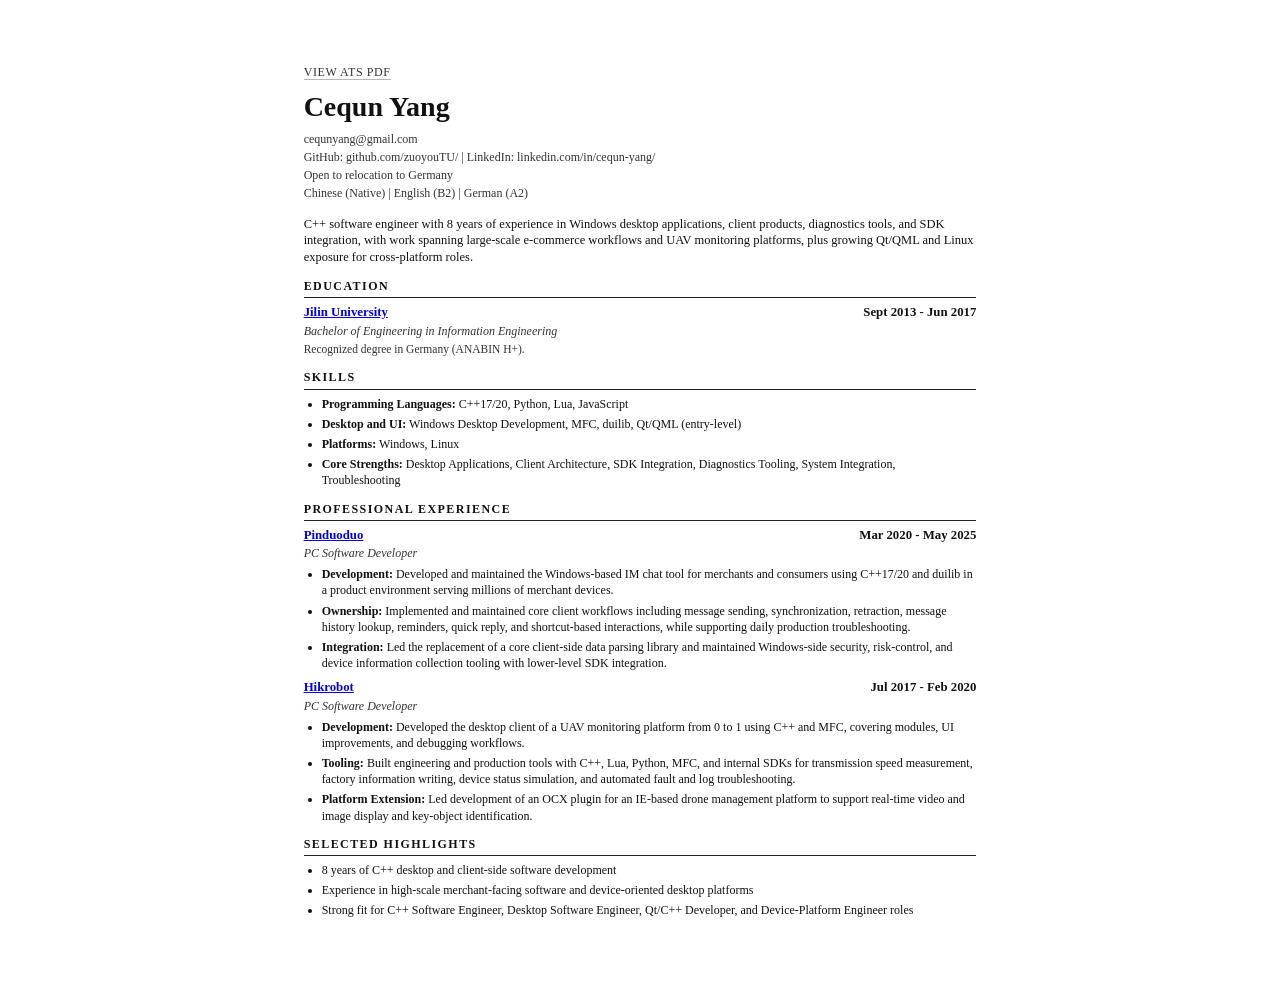
==== ats/index.html @ 6c8a33d6 "Restructure resume site and add ATS workflow Reorganize the repository into clear page, asset, data," ====
<!-- Generated by tools/build_resume.py. Edit data/resume_data.json instead. -->
<!doctype html>
<html lang="en">
<head>
  <meta charset="utf-8">
  <meta name="viewport" content="width=device-width, initial-scale=1">
  <title>Cequn Yang | ATS Resume | C++ Desktop Software Engineer | Germany</title>
  <link rel="icon" type="image/x-icon" href="../assets/favicon.ico">
  <style>
    :root {
      --page-width: 210mm;
      --ink: #111111;
      --muted: #333333;
      --rule: #222222;
    }

    * {
      box-sizing: border-box;
    }

    body {
      margin: 0;
      background: #ffffff;
      color: var(--ink);
      font-family: Georgia, "Times New Roman", serif;
      line-height: 1.35;
    }

    .page {
      width: min(var(--page-width), 100%);
      margin: 0 auto;
      padding: 16mm;
    }

    .page-actions {
      margin-bottom: 10px;
    }

    .action-link {
      color: var(--muted);
      text-decoration: none;
      font-size: 12px;
      letter-spacing: 0.05em;
      text-transform: uppercase;
      border-bottom: 1px solid rgba(51, 51, 51, 0.35);
    }

    h1 {
      margin: 0 0 8px;
      font-size: 28px;
      line-height: 1.1;
    }

    .contact {
      font-size: 12px;
      color: var(--muted);
    }

    .contact div + div {
      margin-top: 2px;
    }

    .contact a {
      color: inherit;
      text-decoration: none;
    }

    .summary {
      margin: 14px 0 12px;
      font-size: 12.5px;
    }

    section {
      margin: 0 0 12px;
    }

    h2 {
      margin: 0 0 6px;
      font-size: 12px;
      letter-spacing: 0.12em;
      text-transform: uppercase;
      font-weight: 700;
      border-bottom: 1px solid var(--rule);
      padding-bottom: 3px;
    }

    .entry {
      margin-bottom: 8px;
    }

    .entry-head {
      display: flex;
      justify-content: space-between;
      gap: 12px;
      align-items: baseline;
      font-size: 12.8px;
      font-weight: 700;
    }

    .entry-sub {
      margin-top: 1px;
      font-size: 12px;
      color: var(--muted);
      font-style: italic;
    }

    .entry-note {
      margin-top: 3px;
      font-size: 11.5px;
      color: var(--muted);
    }

    ul {
      margin: 5px 0 0;
      padding-left: 18px;
      font-size: 12px;
    }

    li + li {
      margin-top: 4px;
    }

    .label {
      font-weight: 700;
    }

    @page {
      size: A4;
      margin: 10mm;
    }

    @media print {
      .page {
        width: 100%;
        padding: 0;
      }

      .page-actions {
        display: none;
      }
    }

    @media (max-width: 760px) {
      .page {
        padding: 18px 16px;
      }

      .entry-head {
        display: block;
      }
    }
  </style>
</head>
<body>
  <main class="page">
    <div class="page-actions">
      <a class="action-link" href="resume/index.html" target="_blank" rel="noopener noreferrer">View ATS PDF</a>
    </div>

    <h1>Cequn Yang</h1>

    <div class="contact">
      <div><a href="mailto:cequnyang@gmail.com">cequnyang@gmail.com</a></div>
      <div>GitHub: <a href="https://github.com/zuoyouTU/" target="_blank" rel="noopener noreferrer">github.com/zuoyouTU/</a> | LinkedIn: <a href="https://www.linkedin.com/in/cequn-yang/" target="_blank" rel="noopener noreferrer">linkedin.com/in/cequn-yang/</a></div>
      <div>Open to relocation to Germany</div>
      <div>Chinese (Native) | English (B2) | German (A2)</div>
    </div>

    <div class="summary">C++ software engineer with 8 years of experience in Windows desktop applications, client products, diagnostics tools, and SDK integration, with work spanning large-scale e-commerce workflows and UAV monitoring platforms, plus growing Qt/QML and Linux exposure for cross-platform roles.</div>

    <section>
      <h2>Education</h2>
            <div class="entry">
        <div class="entry-head">
          <div><a href="https://en.jlu.edu.cn/" target="_blank" rel="noopener noreferrer">Jilin University</a></div>
          <div>Sept 2013 - Jun 2017</div>
        </div>
        <div class="entry-sub">Bachelor of Engineering in Information Engineering</div>
        <div class="entry-note">Recognized degree in Germany (ANABIN H+).</div>
      </div>
    </section>

    <section>
      <h2>Skills</h2>
      <ul>
                <li><span class="label">Programming Languages:</span> C++17/20, Python, Lua, JavaScript</li>
        <li><span class="label">Desktop and UI:</span> Windows Desktop Development, MFC, duilib, Qt/QML (entry-level)</li>
        <li><span class="label">Platforms:</span> Windows, Linux</li>
        <li><span class="label">Core Strengths:</span> Desktop Applications, Client Architecture, SDK Integration, Diagnostics Tooling, System Integration, Troubleshooting</li>
      </ul>
    </section>

    <section>
      <h2>Professional Experience</h2>
            <div class="entry">
        <div class="entry-head">
          <div><a href="https://pddholdings.com/" target="_blank" rel="noopener noreferrer">Pinduoduo</a></div>
          <div>Mar 2020 - May 2025</div>
        </div>
        <div class="entry-sub">PC Software Developer</div>
        <ul>
          <li><span class="label">Development:</span> Developed and maintained the Windows-based IM chat tool for merchants and consumers using C++17/20 and duilib in a product environment serving millions of merchant devices.</li>
          <li><span class="label">Ownership:</span> Implemented and maintained core client workflows including message sending, synchronization, retraction, message history lookup, reminders, quick reply, and shortcut-based interactions, while supporting daily production troubleshooting.</li>
          <li><span class="label">Integration:</span> Led the replacement of a core client-side data parsing library and maintained Windows-side security, risk-control, and device information collection tooling with lower-level SDK integration.</li>
        </ul>
      </div>
      <div class="entry">
        <div class="entry-head">
          <div><a href="https://www.hikrobotics.com/en/" target="_blank" rel="noopener noreferrer">Hikrobot</a></div>
          <div>Jul 2017 - Feb 2020</div>
        </div>
        <div class="entry-sub">PC Software Developer</div>
        <ul>
          <li><span class="label">Development:</span> Developed the desktop client of a UAV monitoring platform from 0 to 1 using C++ and MFC, covering modules, UI improvements, and debugging workflows.</li>
          <li><span class="label">Tooling:</span> Built engineering and production tools with C++, Lua, Python, MFC, and internal SDKs for transmission speed measurement, factory information writing, device status simulation, and automated fault and log troubleshooting.</li>
          <li><span class="label">Platform Extension:</span> Led development of an OCX plugin for an IE-based drone management platform to support real-time video and image display and key-object identification.</li>
        </ul>
      </div>
    </section>

    <section>
      <h2>Selected Highlights</h2>
      <ul>
                <li>8 years of C++ desktop and client-side software development</li>
        <li>Experience in high-scale merchant-facing software and device-oriented desktop platforms</li>
        <li>Strong fit for C++ Software Engineer, Desktop Software Engineer, Qt/C++ Developer, and Device-Platform Engineer roles</li>
      </ul>
    </section>
  </main>
</body>
</html>
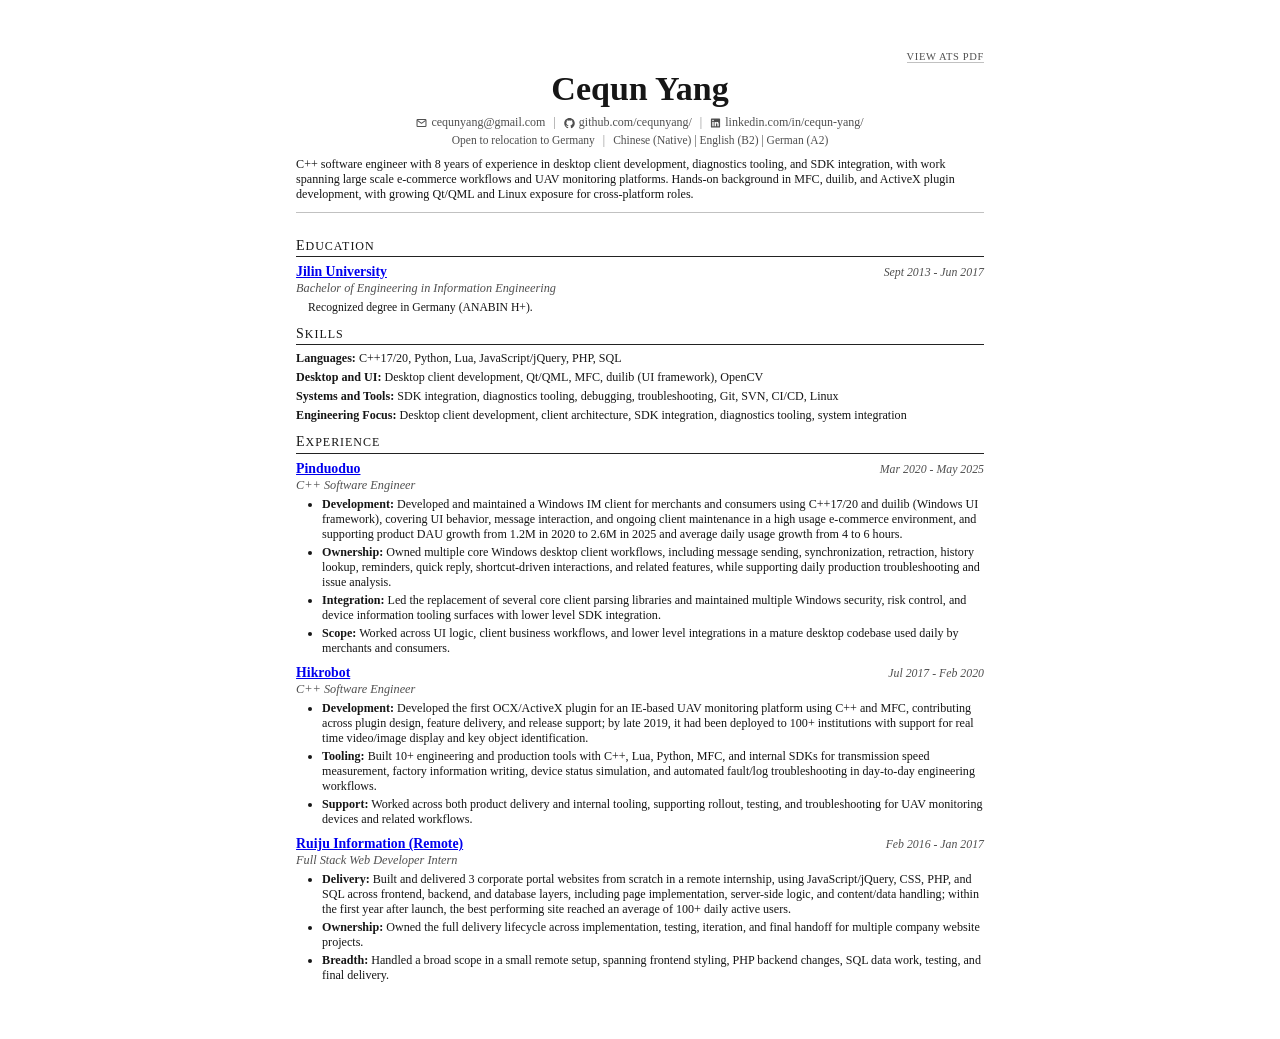
==== commit fc4dc3db: "Refine resume layout, content, and ATS outputs" ====
--- a/ats/index.html
+++ b/ats/index.html
@@ -5,12 +5,12 @@
   <meta charset="utf-8">
   <meta name="viewport" content="width=device-width, initial-scale=1">
   <title>Cequn Yang | ATS Resume | C++ Desktop Software Engineer | Germany</title>
-  <link rel="icon" type="image/x-icon" href="../assets/favicon.ico">
+  <link rel="icon" type="image/svg+xml" href="../assets/favicon.svg">
   <style>
     :root {
       --page-width: 210mm;
-      --ink: #111111;
-      --muted: #333333;
+      --ink: #161616;
+      --muted: #4f4f4f;
       --rule: #222222;
     }
 
@@ -23,65 +23,147 @@
       background: #ffffff;
       color: var(--ink);
       font-family: Georgia, "Times New Roman", serif;
-      line-height: 1.35;
+      line-height: 1.24;
     }
 
     .page {
       width: min(var(--page-width), 100%);
       margin: 0 auto;
-      padding: 16mm;
+      padding: 12mm 14mm 12mm;
     }
 
     .page-actions {
-      margin-bottom: 10px;
+      text-align: right;
+      margin-bottom: 6px;
     }
 
     .action-link {
       color: var(--muted);
       text-decoration: none;
+      font-size: 10.5px;
+      letter-spacing: 0.06em;
+      text-transform: uppercase;
+      border-bottom: 1px solid rgba(79, 79, 79, 0.35);
+    }
+
+    .action-link:hover,
+    .action-link:focus-visible {
+      color: var(--ink);
+      border-bottom-color: currentColor;
+    }
+
+    .masthead {
+      text-align: center;
+    }
+
+    h1 {
+      margin: 0;
+      font-size: 34px;
+      line-height: 1.05;
+    }
+
+    .name-copy {
+      appearance: none;
+      border: 0;
+      background: none;
+      padding: 0;
+      margin: 0;
+      font: inherit;
+      color: inherit;
+      cursor: pointer;
+    }
+
+    .name-copy:hover,
+    .name-copy:focus-visible {
+      color: var(--muted);
+    }
+
+    .contact-row,
+    .meta-row {
+      display: flex;
+      justify-content: center;
+      align-items: center;
+      flex-wrap: wrap;
+      gap: 4px 8px;
+      color: var(--muted);
+    }
+
+    .contact-row {
+      margin-top: 8px;
       font-size: 12px;
-      letter-spacing: 0.05em;
-      text-transform: uppercase;
-      border-bottom: 1px solid rgba(51, 51, 51, 0.35);
-    }
-
-    h1 {
-      margin: 0 0 8px;
-      font-size: 28px;
-      line-height: 1.1;
-    }
-
-    .contact {
-      font-size: 12px;
-      color: var(--muted);
-    }
-
-    .contact div + div {
-      margin-top: 2px;
-    }
-
-    .contact a {
+    }
+
+    .meta-row {
+      margin-top: 3px;
+      font-size: 11.5px;
+    }
+
+    .contact-row a,
+    .meta-row a {
       color: inherit;
       text-decoration: none;
     }
 
+    .contact-item {
+      display: inline-flex;
+      align-items: center;
+      gap: 4px;
+    }
+
+    .contact-icon {
+      width: 11px;
+      height: 11px;
+      display: inline-flex;
+      align-items: center;
+      justify-content: center;
+      flex: 0 0 auto;
+      transform: translateY(0.5px);
+    }
+
+    .contact-icon svg {
+      display: block;
+      width: 100%;
+      height: 100%;
+    }
+
+    .sep {
+      color: #8a8a8a;
+    }
+
     .summary {
-      margin: 14px 0 12px;
-      font-size: 12.5px;
+      margin: 10px 0 14px;
+      padding-bottom: 10px;
+      font-size: 12.1px;
+    }
+
+    .summary::after {
+      content: "";
+      display: block;
+      width: 100%;
+      height: 1px;
+      margin: 10px auto 0;
+      background: var(--rule);
+      opacity: 0.28;
     }
 
     section {
-      margin: 0 0 12px;
+      margin: 0 0 10px;
     }
 
     h2 {
       margin: 0 0 6px;
       font-size: 12px;
-      letter-spacing: 0.12em;
+      letter-spacing: 0.08em;
       text-transform: uppercase;
-      font-weight: 700;
+      font-variant: small-caps;
+      font-weight: 400;
       border-bottom: 1px solid var(--rule);
-      padding-bottom: 3px;
+      padding-bottom: 2px;
+    }
+
+    .section-initial {
+      font-size: 14px;
+      font-variant: normal;
     }
 
     .entry {
@@ -93,31 +175,55 @@
       justify-content: space-between;
       gap: 12px;
       align-items: baseline;
-      font-size: 12.8px;
+    }
+
+    .entry-title {
+      font-size: 13.8px;
       font-weight: 700;
+      flex: 1 1 auto;
+      min-width: 0;
+    }
+
+    .entry-date {
+      font-size: 11.8px;
+      color: var(--muted);
+      font-style: italic;
+      margin-left: auto;
+      text-align: right;
+      white-space: nowrap;
+      flex: 0 0 auto;
     }
 
     .entry-sub {
       margin-top: 1px;
-      font-size: 12px;
+      font-size: 12.3px;
       color: var(--muted);
       font-style: italic;
     }
 
     .entry-note {
+      margin: 4px 0 0 12px;
+      font-size: 11.7px;
+      line-height: 1.24;
+    }
+
+    .skill-lines {
+      margin-top: 5px;
+    }
+
+    .skill-lines p {
+      margin: 0 0 4px;
+      font-size: 12.1px;
+    }
+
+    ul {
+      margin: 4px 0 0;
+      padding-left: 26px;
+      font-size: 12.1px;
+    }
+
+    li + li {
       margin-top: 3px;
-      font-size: 11.5px;
-      color: var(--muted);
-    }
-
-    ul {
-      margin: 5px 0 0;
-      padding-left: 18px;
-      font-size: 12px;
-    }
-
-    li + li {
-      margin-top: 4px;
     }
 
     .label {
@@ -142,11 +248,17 @@
 
     @media (max-width: 760px) {
       .page {
-        padding: 18px 16px;
-      }
-
-      .entry-head {
+        padding: 18px 14px;
+      }
+
+      h1 {
+        font-size: 30px;
+      }
+
+      .entry-date {
         display: block;
+        margin-top: 2px;
+        white-space: normal;
       }
     }
   </style>
@@ -157,23 +269,20 @@
       <a class="action-link" href="resume/index.html" target="_blank" rel="noopener noreferrer">View ATS PDF</a>
     </div>
 
-    <h1>Cequn Yang</h1>
-
-    <div class="contact">
-      <div><a href="mailto:cequnyang@gmail.com">cequnyang@gmail.com</a></div>
-      <div>GitHub: <a href="https://github.com/zuoyouTU/" target="_blank" rel="noopener noreferrer">github.com/zuoyouTU/</a> | LinkedIn: <a href="https://www.linkedin.com/in/cequn-yang/" target="_blank" rel="noopener noreferrer">linkedin.com/in/cequn-yang/</a></div>
-      <div>Open to relocation to Germany</div>
-      <div>Chinese (Native) | English (B2) | German (A2)</div>
-    </div>
-
-    <div class="summary">C++ software engineer with 8 years of experience in Windows desktop applications, client products, diagnostics tools, and SDK integration, with work spanning large-scale e-commerce workflows and UAV monitoring platforms, plus growing Qt/QML and Linux exposure for cross-platform roles.</div>
+    <header class="masthead">
+      <h1><button class="name-copy" type="button" data-copy-text="Cequn Yang" aria-label="Copy name to clipboard" title="Click to copy">Cequn Yang</button></h1>
+      <div class="contact-row"><span class="contact-item"><span class="contact-icon" aria-hidden="true"><svg viewBox="0 0 16 16" aria-hidden="true"><rect x="1.5" y="3" width="13" height="10" rx="1" fill="none" stroke="currentColor" stroke-width="1.5"/><path d="M2.5 4.5L8 8.5L13.5 4.5" fill="none" stroke="currentColor" stroke-width="1.5" stroke-linecap="round" stroke-linejoin="round"/></svg></span><a href="mailto:cequnyang@gmail.com" target="_blank" rel="noopener noreferrer">cequnyang@gmail.com</a></span> <span class="sep" aria-hidden="true">|</span> <span class="contact-item"><span class="contact-icon" aria-hidden="true"><svg aria-hidden="true" focusable="false" viewBox="0 0 24 24" fill="currentColor"><path d="M10.226 17.284c-2.965-.36-5.054-2.493-5.054-5.256 0-1.123.404-2.336 1.078-3.144-.292-.741-.247-2.314.09-2.965.898-.112 2.111.36 2.83 1.01.853-.269 1.752-.404 2.853-.404 1.1 0 1.999.135 2.807.382.696-.629 1.932-1.1 2.83-.988.315.606.36 2.179.067 2.942.72.854 1.101 2 1.101 3.167 0 2.763-2.089 4.852-5.098 5.234.763.494 1.28 1.572 1.28 2.807v2.336c0 .674.561 1.056 1.235.786 4.066-1.55 7.255-5.615 7.255-10.646C23.5 6.188 18.334 1 11.978 1 5.62 1 .5 6.188.5 12.545c0 4.986 3.167 9.12 7.435 10.669.606.225 1.19-.18 1.19-.786V20.63a2.9 2.9 0 0 1-1.078.224c-1.483 0-2.359-.808-2.987-2.313-.247-.607-.517-.966-1.034-1.033-.27-.023-.359-.135-.359-.27 0-.27.45-.471.898-.471.652 0 1.213.404 1.797 1.235.45.651.921.943 1.483.943.561 0 .92-.202 1.437-.719.382-.381.674-.718.944-.943"/></svg></span><a href="https://github.com/cequnyang/" target="_blank" rel="noopener noreferrer">github.com/cequnyang/</a></span> <span class="sep" aria-hidden="true">|</span> <span class="contact-item"><span class="contact-icon" aria-hidden="true"><svg xmlns="http://www.w3.org/2000/svg" viewBox="0 0 24 24" data-supported-dps="24x24" fill="currentColor" focusable="false" aria-hidden="true"><path d="M20.5 2h-17A1.5 1.5 0 002 3.5v17A1.5 1.5 0 003.5 22h17a1.5 1.5 0 001.5-1.5v-17A1.5 1.5 0 0020.5 2zM8 19H5v-9h3zM6.5 8.25A1.75 1.75 0 118.3 6.5a1.78 1.78 0 01-1.8 1.75zM19 19h-3v-4.74c0-1.42-.6-1.93-1.38-1.93A1.74 1.74 0 0013 14.19a.66.66 0 000 .14V19h-3v-9h2.9v1.3a3.11 3.11 0 012.7-1.4c1.55 0 3.36.86 3.36 3.66z"/></svg></span><a href="https://www.linkedin.com/in/cequn-yang/" target="_blank" rel="noopener noreferrer">linkedin.com/in/cequn-yang/</a></span></div>
+      <div class="meta-row">Open to relocation to Germany <span class="sep" aria-hidden="true">|</span> Chinese (Native) | English (B2) | German (A2)</div>
+    </header>
+
+    <div class="summary">C++ software engineer with 8 years of experience in desktop client development, diagnostics tooling, and SDK integration, with work spanning large scale e-commerce workflows and UAV monitoring platforms. Hands-on background in MFC, duilib, and ActiveX plugin development, with growing Qt/QML and Linux exposure for cross-platform roles.</div>
 
     <section>
-      <h2>Education</h2>
+      <h2><span class="section-initial">E</span>DUCATION</h2>
             <div class="entry">
         <div class="entry-head">
-          <div><a href="https://en.jlu.edu.cn/" target="_blank" rel="noopener noreferrer">Jilin University</a></div>
-          <div>Sept 2013 - Jun 2017</div>
+          <div class="entry-title"><a href="https://en.jlu.edu.cn/" target="_blank" rel="noopener noreferrer">Jilin University</a></div>
+          <div class="entry-date">Sept 2013 - Jun 2017</div>
         </div>
         <div class="entry-sub">Bachelor of Engineering in Information Engineering</div>
         <div class="entry-note">Recognized degree in Germany (ANABIN H+).</div>
@@ -181,51 +290,92 @@
     </section>
 
     <section>
-      <h2>Skills</h2>
-      <ul>
-                <li><span class="label">Programming Languages:</span> C++17/20, Python, Lua, JavaScript</li>
-        <li><span class="label">Desktop and UI:</span> Windows Desktop Development, MFC, duilib, Qt/QML (entry-level)</li>
-        <li><span class="label">Platforms:</span> Windows, Linux</li>
-        <li><span class="label">Core Strengths:</span> Desktop Applications, Client Architecture, SDK Integration, Diagnostics Tooling, System Integration, Troubleshooting</li>
-      </ul>
+      <h2><span class="section-initial">S</span>KILLS</h2>
+      <div class="skill-lines">
+                <p><span class="label">Languages:</span> C++17/20, Python, Lua, JavaScript/jQuery, PHP, SQL</p>
+        <p><span class="label">Desktop and UI:</span> Desktop client development, Qt/QML, MFC, duilib (UI framework), OpenCV</p>
+        <p><span class="label">Systems and Tools:</span> SDK integration, diagnostics tooling, debugging, troubleshooting, Git, SVN, CI/CD, Linux</p>
+        <p><span class="label">Engineering Focus:</span> Desktop client development, client architecture, SDK integration, diagnostics tooling, system integration</p>
+      </div>
     </section>
 
     <section>
-      <h2>Professional Experience</h2>
+      <h2><span class="section-initial">E</span>XPERIENCE</h2>
             <div class="entry">
         <div class="entry-head">
-          <div><a href="https://pddholdings.com/" target="_blank" rel="noopener noreferrer">Pinduoduo</a></div>
-          <div>Mar 2020 - May 2025</div>
+          <div class="entry-title"><a href="https://pddholdings.com/" target="_blank" rel="noopener noreferrer">Pinduoduo</a></div>
+          <div class="entry-date">Mar 2020 - May 2025</div>
         </div>
-        <div class="entry-sub">PC Software Developer</div>
+        <div class="entry-sub">C++ Software Engineer</div>
         <ul>
-          <li><span class="label">Development:</span> Developed and maintained the Windows-based IM chat tool for merchants and consumers using C++17/20 and duilib in a product environment serving millions of merchant devices.</li>
-          <li><span class="label">Ownership:</span> Implemented and maintained core client workflows including message sending, synchronization, retraction, message history lookup, reminders, quick reply, and shortcut-based interactions, while supporting daily production troubleshooting.</li>
-          <li><span class="label">Integration:</span> Led the replacement of a core client-side data parsing library and maintained Windows-side security, risk-control, and device information collection tooling with lower-level SDK integration.</li>
+          <li><span class="label">Development:</span> Developed and maintained a Windows IM client for merchants and consumers using C++17/20 and duilib (Windows UI framework), covering UI behavior, message interaction, and ongoing client maintenance in a high usage e-commerce environment, and supporting product DAU growth from 1.2M in 2020 to 2.6M in 2025 and average daily usage growth from 4 to 6 hours.</li>
+          <li><span class="label">Ownership:</span> Owned multiple core Windows desktop client workflows, including message sending, synchronization, retraction, history lookup, reminders, quick reply, shortcut-driven interactions, and related features, while supporting daily production troubleshooting and issue analysis.</li>
+          <li><span class="label">Integration:</span> Led the replacement of several core client parsing libraries and maintained multiple Windows security, risk control, and device information tooling surfaces with lower level SDK integration.</li>
+          <li><span class="label">Scope:</span> Worked across UI logic, client business workflows, and lower level integrations in a mature desktop codebase used daily by merchants and consumers.</li>
         </ul>
       </div>
       <div class="entry">
         <div class="entry-head">
-          <div><a href="https://www.hikrobotics.com/en/" target="_blank" rel="noopener noreferrer">Hikrobot</a></div>
-          <div>Jul 2017 - Feb 2020</div>
+          <div class="entry-title"><a href="https://www.hikrobotics.com/en/" target="_blank" rel="noopener noreferrer">Hikrobot</a></div>
+          <div class="entry-date">Jul 2017 - Feb 2020</div>
         </div>
-        <div class="entry-sub">PC Software Developer</div>
+        <div class="entry-sub">C++ Software Engineer</div>
         <ul>
-          <li><span class="label">Development:</span> Developed the desktop client of a UAV monitoring platform from 0 to 1 using C++ and MFC, covering modules, UI improvements, and debugging workflows.</li>
-          <li><span class="label">Tooling:</span> Built engineering and production tools with C++, Lua, Python, MFC, and internal SDKs for transmission speed measurement, factory information writing, device status simulation, and automated fault and log troubleshooting.</li>
-          <li><span class="label">Platform Extension:</span> Led development of an OCX plugin for an IE-based drone management platform to support real-time video and image display and key-object identification.</li>
+          <li><span class="label">Development:</span> Developed the first OCX/ActiveX plugin for an IE-based UAV monitoring platform using C++ and MFC, contributing across plugin design, feature delivery, and release support; by late 2019, it had been deployed to 100+ institutions with support for real time video/image display and key object identification.</li>
+          <li><span class="label">Tooling:</span> Built 10+ engineering and production tools with C++, Lua, Python, MFC, and internal SDKs for transmission speed measurement, factory information writing, device status simulation, and automated fault/log troubleshooting in day-to-day engineering workflows.</li>
+          <li><span class="label">Support:</span> Worked across both product delivery and internal tooling, supporting rollout, testing, and troubleshooting for UAV monitoring devices and related workflows.</li>
         </ul>
       </div>
+      <div class="entry">
+        <div class="entry-head">
+          <div class="entry-title"><a href="https://aiqicha.baidu.com/detail/compinfo?pid=xlTM-TogKuTwPhhqWlssxM0*dlDcxr2pBwmd&amp;pd=aen&amp;from=ps&amp;query=%E4%B8%9C%E8%90%A5%E5%B8%82%E9%94%90%E8%81%9A%E4%BF%A1%E6%81%AF%E6%8A%80%E6%9C%AF%E6%9C%89%E9%99%90%E5%85%AC%E5%8F%B8" target="_blank" rel="noopener noreferrer">Ruiju Information (Remote)</a></div>
+          <div class="entry-date">Feb 2016 - Jan 2017</div>
+        </div>
+        <div class="entry-sub">Full Stack Web Developer Intern</div>
+        <ul>
+          <li><span class="label">Delivery:</span> Built and delivered 3 corporate portal websites from scratch in a remote internship, using JavaScript/jQuery, CSS, PHP, and SQL across frontend, backend, and database layers, including page implementation, server-side logic, and content/data handling; within the first year after launch, the best performing site reached an average of 100+ daily active users.</li>
+          <li><span class="label">Ownership:</span> Owned the full delivery lifecycle across implementation, testing, iteration, and final handoff for multiple company website projects.</li>
+          <li><span class="label">Breadth:</span> Handled a broad scope in a small remote setup, spanning frontend styling, PHP backend changes, SQL data work, testing, and final delivery.</li>
+        </ul>
+      </div>
     </section>
 
-    <section>
-      <h2>Selected Highlights</h2>
-      <ul>
-                <li>8 years of C++ desktop and client-side software development</li>
-        <li>Experience in high-scale merchant-facing software and device-oriented desktop platforms</li>
-        <li>Strong fit for C++ Software Engineer, Desktop Software Engineer, Qt/C++ Developer, and Device-Platform Engineer roles</li>
-      </ul>
-    </section>
   </main>
+  <script>
+    (() => {
+      async function copyText(text) {
+        if (navigator.clipboard && window.isSecureContext) {
+          await navigator.clipboard.writeText(text);
+          return;
+        }
+
+        const field = document.createElement("textarea");
+        field.value = text;
+        field.setAttribute("readonly", "");
+        field.style.position = "fixed";
+        field.style.opacity = "0";
+        document.body.appendChild(field);
+        field.select();
+        document.execCommand("copy");
+        document.body.removeChild(field);
+      }
+
+      for (const button of document.querySelectorAll(".name-copy")) {
+        button.addEventListener("click", async () => {
+          const text = button.dataset.copyText || button.textContent || "";
+          const originalTitle = button.title;
+          try {
+            await copyText(text);
+            button.title = "Copied";
+          } catch (error) {
+            button.title = "Copy failed";
+          }
+          setTimeout(() => {
+            button.title = originalTitle;
+          }, 1200);
+        });
+      }
+    })();
+  </script>
 </body>
 </html>
